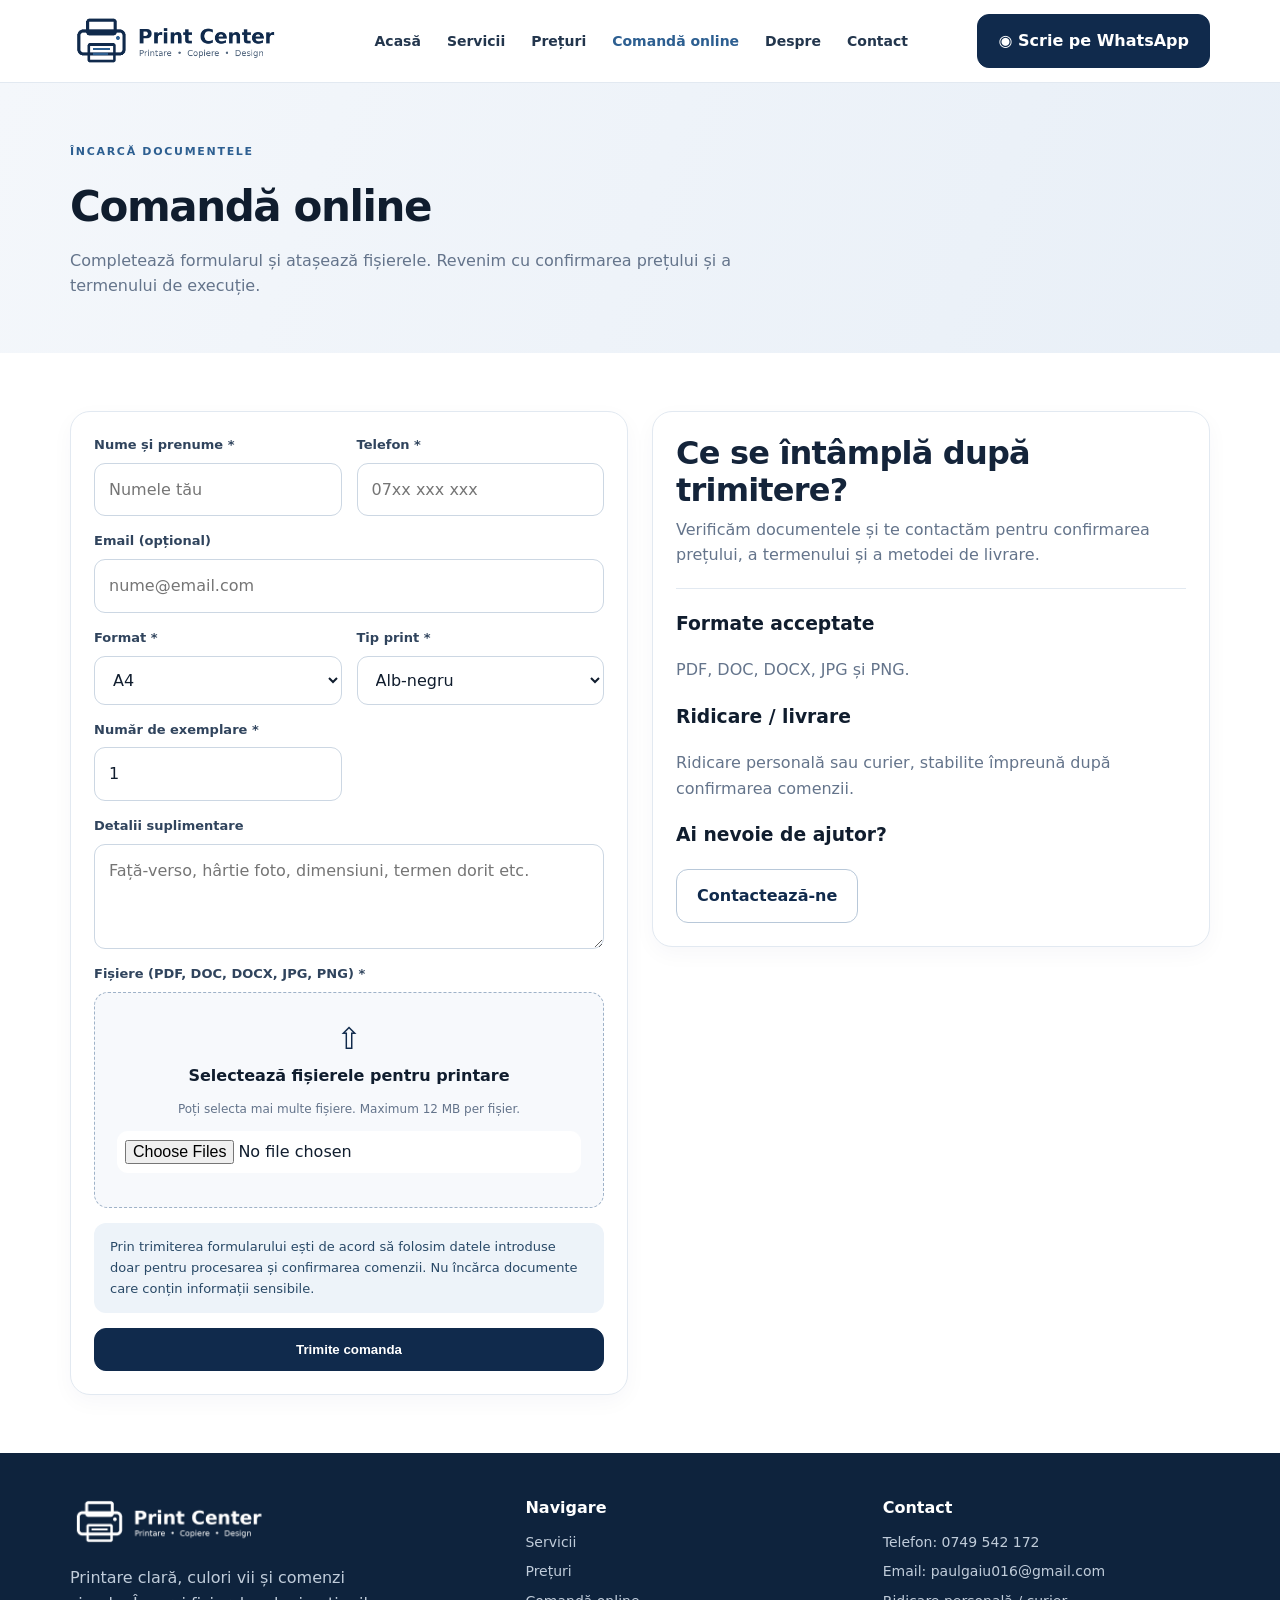
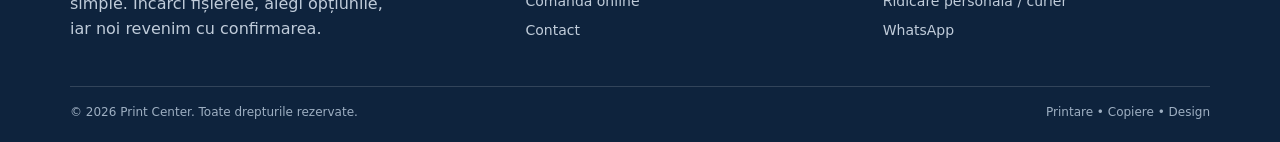
==== comanda.html @ acae091d "Add files via upload" ====
<!doctype html>
<html lang="ro"><head><meta charset="utf-8"><meta name="viewport" content="width=device-width, initial-scale=1"><meta name="description" content="Print Center - printare A4 și A3, fotografii, materiale promoționale și creare site-uri web. Comandă online."><title>Comandă online | Print Center</title><link rel="icon" href="logo.png" type="image/png"><link rel="stylesheet" href="style.css"></head><body>
<header><div class="container nav"><a class="brand" href="index.html"><img src="logo.png" alt="Print Center"></a><button class="menu-toggle" aria-label="Deschide meniul">☰</button><nav class="navlinks"><a class="" href="index.html">Acasă</a><a class="" href="servicii.html">Servicii</a><a class="" href="preturi.html">Prețuri</a><a class="active" href="comanda.html">Comandă online</a><a class="" href="despre.html">Despre</a><a class="" href="contact.html">Contact</a></nav><a class="nav-cta" href="https://wa.me/40749542172" target="_blank" rel="noopener">◉ Scrie pe WhatsApp</a></div></header>

<main><section class="page-hero"><div class="container"><span class="eyebrow">Încarcă documentele</span><h1>Comandă online</h1><p>Completează formularul și atașează fișierele. Revenim cu confirmarea prețului și a termenului de execuție.</p></div></section>
<section class="section"><div class="container content-grid"><div class="panel"><form id="order-form"><div class="form-grid">
<div class="field"><label for="name">Nume și prenume *</label><input id="name" name="name" required placeholder="Numele tău"></div>
<div class="field"><label for="phone">Telefon *</label><input id="phone" name="phone" required type="tel" placeholder="07xx xxx xxx"></div>
<div class="field full"><label for="email">Email (opțional)</label><input id="email" name="email" type="email" placeholder="nume@email.com"></div>
<div class="field"><label for="format">Format *</label><select id="format" name="format" required><option value="A4">A4</option><option value="A3">A3</option><option value="Foto">Foto</option><option value="Afiș / Flyer">Afiș / Flyer</option></select></div>
<div class="field"><label for="color">Tip print *</label><select id="color" name="color" required><option>Alb-negru</option><option>Color</option><option>Nu se aplică</option></select></div>
<div class="field"><label for="copies">Număr de exemplare *</label><input id="copies" name="copies" type="number" min="1" value="1" required></div>
<div class="field full"><label for="notes">Detalii suplimentare</label><textarea id="notes" name="notes" placeholder="Față-verso, hârtie foto, dimensiuni, termen dorit etc."></textarea></div>
<div class="field full"><label for="files">Fișiere (PDF, DOC, DOCX, JPG, PNG) *</label><div class="filebox"><div style="font-size:30px;color:var(--navy)">⇧</div><strong>Selectează fișierele pentru printare</strong><p class="help">Poți selecta mai multe fișiere. Maximum 12 MB per fișier.</p><input id="files" name="files" type="file" multiple accept=".pdf,.doc,.docx,.jpg,.jpeg,.png" required><ul id="file-list" class="help" style="text-align:left"></ul></div></div>

<div class="field full"><div class="notice">Prin trimiterea formularului ești de acord să folosim datele introduse doar pentru procesarea și confirmarea comenzii. Nu încărca documente care conțin informații sensibile.</div></div>
<div class="field full"><button class="btn" type="submit">Trimite comanda</button><div id="form-success" class="success" role="status"></div></div>
</div></form></div><aside><div class="panel"><h2 style="margin-top:0">Ce se întâmplă după trimitere?</h2><p class="muted">Verificăm documentele și te contactăm pentru confirmarea prețului, a termenului și a metodei de livrare.</p><hr style="border:0;border-top:1px solid var(--line);margin:20px 0"><h3>Formate acceptate</h3><p class="muted">PDF, DOC, DOCX, JPG și PNG.</p><h3>Ridicare / livrare</h3><p class="muted">Ridicare personală sau curier, stabilite împreună după confirmarea comenzii.</p><h3>Ai nevoie de ajutor?</h3><a class="btn secondary" href="contact.html">Contactează-ne</a></div></aside></div></section></main>
<footer><div class="container"><div class="footer-grid"><div><img class="footer-logo" src="logo.png" alt="Print Center"><p style="max-width:330px;color:#c0ccda">Printare clară, culori vii și comenzi simple. Încarci fișierele, alegi opțiunile, iar noi revenim cu confirmarea.</p></div><div><div class="footer-title">Navigare</div><div class="footer-links"><a href="servicii.html">Servicii</a><a href="preturi.html">Prețuri</a><a href="comanda.html">Comandă online</a><a href="contact.html">Contact</a></div></div><div><div class="footer-title">Contact</div><div class="footer-links"><span>Telefon: 0749 542 172</span><span>Email: paulgaiu016@gmail.com</span><span>Ridicare personală / curier</span><a href="https://wa.me/40749542172">WhatsApp</a></div></div></div><div class="footer-bottom"><span>© <span data-year></span> Print Center. Toate drepturile rezervate.</span><span>Printare • Copiere • Design</span></div></div></footer><script src="main.js"></script></body></html>
---- style.css ----
:root{--navy:#102a4c;--navy2:#183e68;--blue:#2d5f91;--ink:#101d2e;--muted:#64748b;--line:#e2e9f1;--pale:#f2f6fb;--white:#fff;--shadow:0 14px 40px rgba(16,42,76,.09);--radius:20px}
*{box-sizing:border-box}html{scroll-behavior:smooth}body{margin:0;font-family:Inter,ui-sans-serif,system-ui,-apple-system,"Segoe UI",Arial,sans-serif;color:var(--ink);background:#fff;line-height:1.6}a{color:inherit;text-decoration:none}img{max-width:100%;display:block}.container{width:min(1140px,calc(100% - 40px));margin:auto}
header{position:sticky;top:0;z-index:20;background:rgba(255,255,255,.94);backdrop-filter:blur(12px);border-bottom:1px solid var(--line)}.nav{height:82px;display:flex;align-items:center;justify-content:space-between;gap:24px}.brand img{width:235px}.navlinks{display:flex;align-items:center;gap:26px;font-size:14px;font-weight:650;color:#23364d}.navlinks a:hover,.navlinks a.active{color:var(--blue)}.nav-cta,.btn{display:inline-flex;align-items:center;justify-content:center;gap:9px;padding:13px 20px;border-radius:12px;background:var(--navy);color:#fff;font-weight:750;border:1px solid var(--navy);transition:.2s}.nav-cta:hover,.btn:hover{background:var(--navy2);transform:translateY(-1px)}.btn.secondary{background:#fff;color:var(--navy);border-color:#b8c8d9}.btn.light{background:#eaf1f8;color:var(--navy);border-color:#eaf1f8}.menu-toggle{display:none;border:0;background:transparent;color:var(--navy);font-size:26px}
.hero{background:linear-gradient(110deg,#f4f7fb 0%,#edf3f9 58%,#e1eaf4 100%);overflow:hidden}.hero-grid{display:grid;grid-template-columns:1.03fr .97fr;align-items:center;gap:28px;min-height:440px;padding:42px 0}.eyebrow{display:inline-block;text-transform:uppercase;letter-spacing:1.7px;font-size:11px;font-weight:850;color:var(--blue);margin-bottom:12px}.hero h1{font-size:clamp(38px,5vw,58px);line-height:1.06;letter-spacing:-2px;margin:0 0 18px;color:#101d2e}.hero h1 span{color:var(--blue)}.hero p{font-size:17px;color:#53657a;max-width:550px;margin:0 0 25px}.actions{display:flex;gap:12px;flex-wrap:wrap}.hero-art{display:flex;justify-content:center;align-items:center}.hero-art img{width:min(100%,590px);filter:drop-shadow(0 20px 20px rgba(16,42,76,.1))}
.trust{display:grid;grid-template-columns:repeat(4,1fr);gap:14px;padding:22px 0}.trust-item{display:flex;align-items:center;gap:10px;font-size:14px;font-weight:700;color:#33465d}.ico{width:38px;height:38px;border-radius:11px;background:#eaf1f8;color:var(--navy);display:grid;place-items:center;font-size:19px;flex:none}
.section{padding:58px 0}.section.soft{background:#f7f9fc}.section-head{display:flex;align-items:end;justify-content:space-between;gap:20px;margin-bottom:25px}.section h2{font-size:32px;line-height:1.15;letter-spacing:-.8px;margin:0 0 8px;color:#14243a}.section-head p,.muted{color:var(--muted);margin:0}.cards{display:grid;grid-template-columns:repeat(3,1fr);gap:18px}.service-card,.panel,.price-card,.step{background:#fff;border:1px solid var(--line);border-radius:var(--radius);padding:23px;box-shadow:0 7px 22px rgba(16,42,76,.035)}.service-icon{width:48px;height:48px;border-radius:14px;background:#edf3f9;display:grid;place-items:center;font-size:23px;margin-bottom:16px}.service-card h3{margin:0 0 6px;font-size:19px}.service-card p{margin:0;color:var(--muted);font-size:14px}.price-layout{display:grid;grid-template-columns:1.1fr .9fr;gap:22px;align-items:stretch}.price-table{width:100%;border-collapse:collapse}.price-table td{padding:12px 4px;border-bottom:1px solid var(--line);font-size:14px}.price-table td:last-child{text-align:right;font-weight:750;color:var(--navy)}.price-table tr:last-child td{border:0}.upload-panel{background:linear-gradient(135deg,#f0f5fa,#e4edf6);border:1px solid #dce6f0;border-radius:24px;padding:30px;display:flex;flex-direction:column;justify-content:center}.upload-panel h3{font-size:25px;margin:0 0 8px}.upload-panel p{color:var(--muted);margin:0 0 20px}.steps{display:grid;grid-template-columns:repeat(3,1fr);gap:16px}.step-number{width:36px;height:36px;border-radius:50%;background:var(--navy);color:#fff;display:grid;place-items:center;font-weight:800;margin-bottom:12px}.step h3{margin:0 0 6px}.step p{color:var(--muted);font-size:14px;margin:0}
.page-hero{background:linear-gradient(110deg,#f4f7fb,#e8eff7);padding:54px 0}.page-hero h1{font-size:42px;letter-spacing:-1.4px;margin:0 0 8px}.page-hero p{margin:0;color:var(--muted);max-width:700px}.content-grid{display:grid;grid-template-columns:1fr 1fr;gap:24px}.form-grid{display:grid;grid-template-columns:1fr 1fr;gap:15px}.field{display:flex;flex-direction:column;gap:7px}.field.full{grid-column:1/-1}label{font-weight:700;font-size:13px;color:#30445d}input,select,textarea{width:100%;padding:13px 14px;border:1px solid #ccd7e3;border-radius:11px;background:#fff;color:var(--ink);font:inherit;outline:none}input:focus,select:focus,textarea:focus{border-color:#426b98;box-shadow:0 0 0 3px rgba(45,95,145,.12)}textarea{min-height:105px;resize:vertical}.filebox{border:1.5px dashed #9fb2c8;background:#f7f9fc;border-radius:14px;padding:22px;text-align:center}.filebox input{border:0;padding:8px}.help{font-size:12px;color:var(--muted)}.notice{padding:14px 16px;border-radius:12px;background:#edf3f9;color:#294967;font-size:13px}.success{display:none;margin-top:16px;padding:14px;border-radius:12px;background:#e8f5ed;color:#1d6538}.faq{display:grid;gap:12px}.faq details{padding:17px 19px;border:1px solid var(--line);border-radius:14px}.faq summary{font-weight:750;cursor:pointer}.faq p{color:var(--muted);margin-bottom:0}
footer{background:#0e233d;color:#dbe5f0;padding:42px 0 20px}.footer-grid{display:grid;grid-template-columns:1.3fr 1fr 1fr;gap:30px}.footer-logo{width:220px;filter:brightness(0) invert(1);margin-bottom:12px}.footer-title{font-weight:800;color:#fff;margin-bottom:10px}.footer-links{display:grid;gap:7px;color:#c0ccda;font-size:14px}.footer-bottom{border-top:1px solid rgba(255,255,255,.15);margin-top:28px;padding-top:16px;color:#9eafc2;font-size:12px;display:flex;justify-content:space-between;gap:15px}
@media(max-width:850px){.navlinks{display:none;position:absolute;top:82px;left:0;right:0;background:white;padding:18px 24px 24px;border-bottom:1px solid var(--line);flex-direction:column;align-items:flex-start}.navlinks.open{display:flex}.menu-toggle{display:block}.nav-cta{display:none}.hero-grid{grid-template-columns:1fr;padding:46px 0 25px}.hero-art img{max-width:480px}.trust{grid-template-columns:repeat(2,1fr)}.cards{grid-template-columns:repeat(2,1fr)}.price-layout,.content-grid{grid-template-columns:1fr}.footer-grid{grid-template-columns:1fr 1fr}}
@media(max-width:560px){.container{width:min(100% - 28px,1140px)}.brand img{width:190px}.hero h1{font-size:39px}.hero p{font-size:15px}.trust{grid-template-columns:1fr 1fr;gap:10px}.trust-item{font-size:12px}.cards,.steps,.form-grid{grid-template-columns:1fr}.section{padding:42px 0}.section h2{font-size:27px}.section-head{display:block}.section-head .btn{margin-top:15px}.page-hero{padding:38px 0}.page-hero h1{font-size:34px}.footer-grid{grid-template-columns:1fr}.footer-bottom{display:block}}
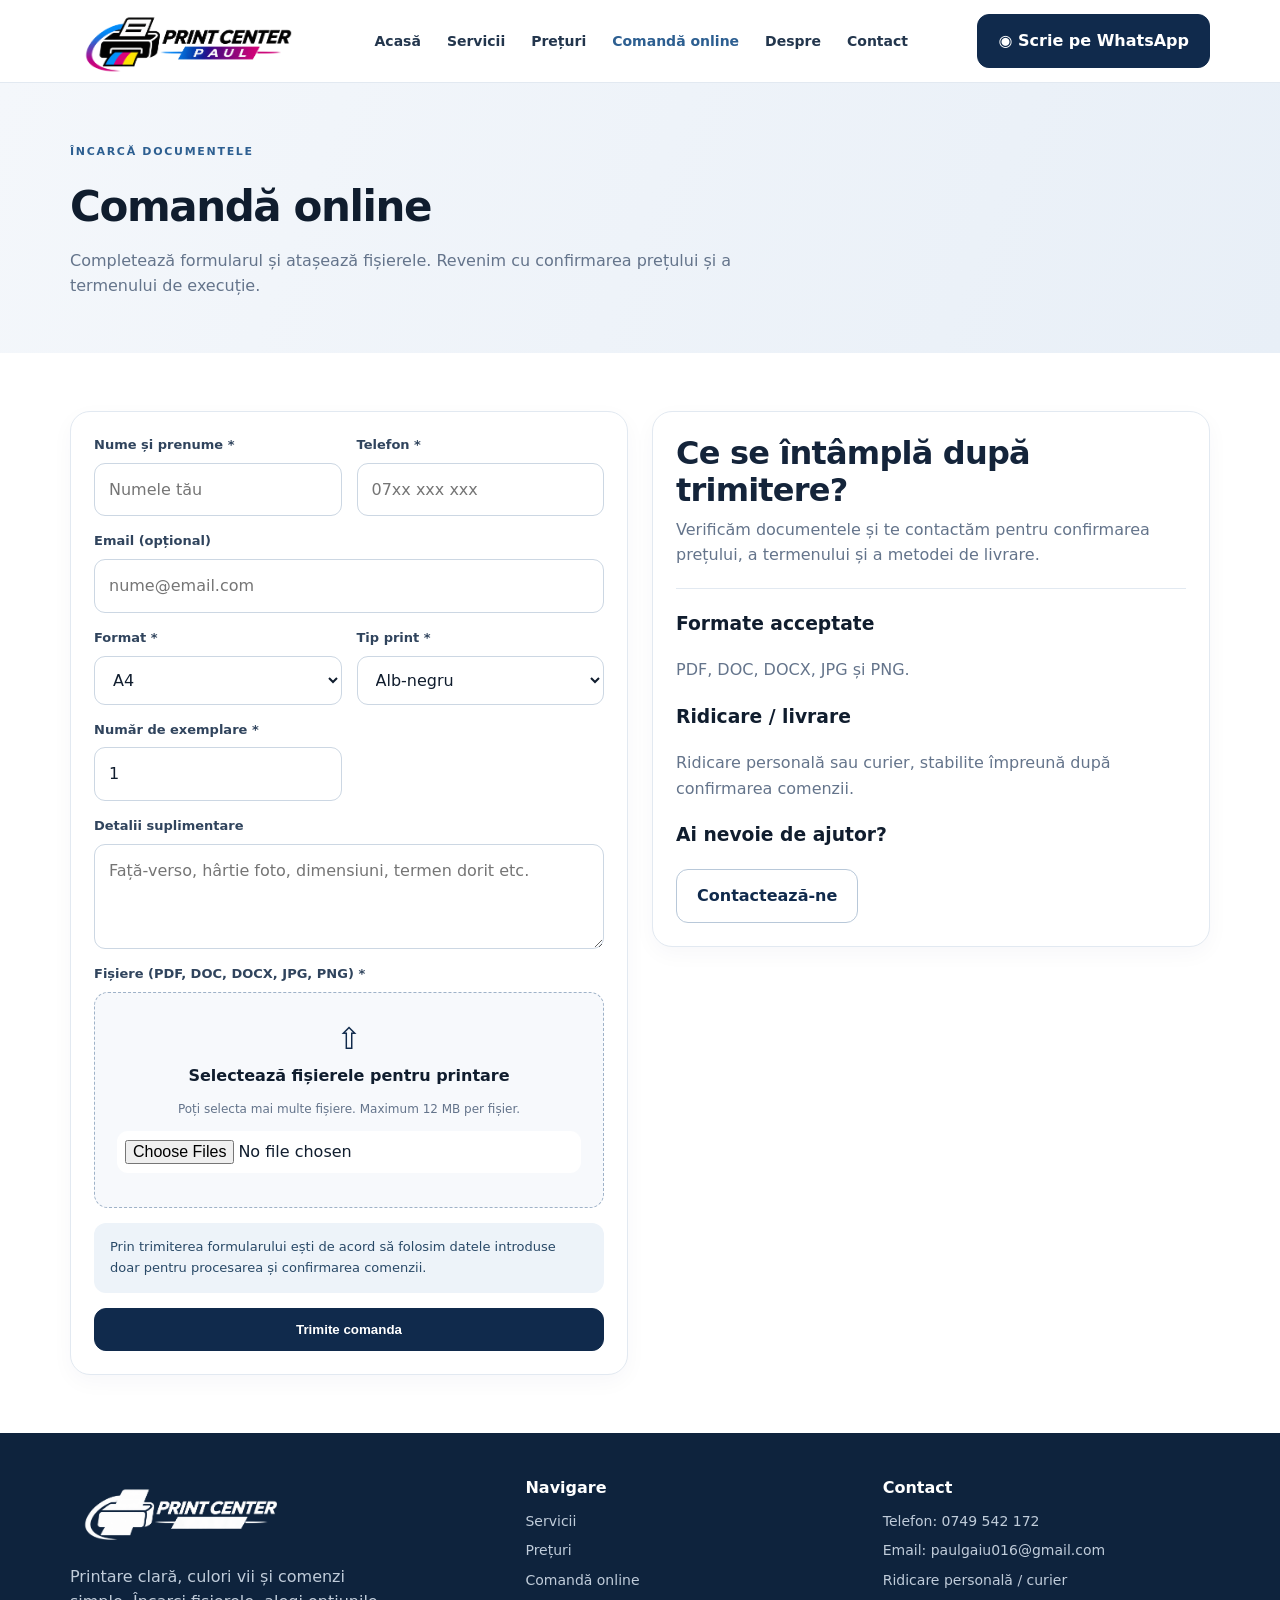
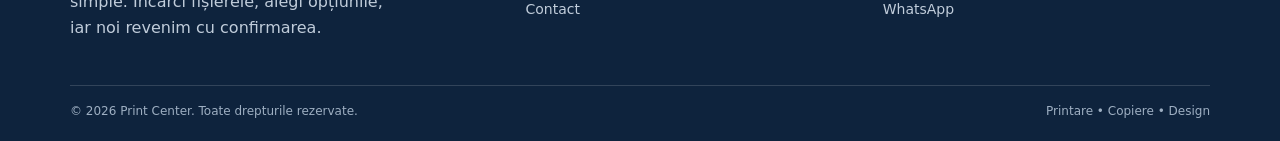
==== commit cca67c2a: "Update comanda.html" ====
--- a/comanda.html
+++ b/comanda.html
@@ -13,7 +13,7 @@
 <div class="field full"><label for="notes">Detalii suplimentare</label><textarea id="notes" name="notes" placeholder="Față-verso, hârtie foto, dimensiuni, termen dorit etc."></textarea></div>
 <div class="field full"><label for="files">Fișiere (PDF, DOC, DOCX, JPG, PNG) *</label><div class="filebox"><div style="font-size:30px;color:var(--navy)">⇧</div><strong>Selectează fișierele pentru printare</strong><p class="help">Poți selecta mai multe fișiere. Maximum 12 MB per fișier.</p><input id="files" name="files" type="file" multiple accept=".pdf,.doc,.docx,.jpg,.jpeg,.png" required><ul id="file-list" class="help" style="text-align:left"></ul></div></div>
 
-<div class="field full"><div class="notice">Prin trimiterea formularului ești de acord să folosim datele introduse doar pentru procesarea și confirmarea comenzii. Nu încărca documente care conțin informații sensibile.</div></div>
+<div class="field full"><div class="notice">Prin trimiterea formularului ești de acord să folosim datele introduse doar pentru procesarea și confirmarea comenzii. </div></div>
 <div class="field full"><button class="btn" type="submit">Trimite comanda</button><div id="form-success" class="success" role="status"></div></div>
 </div></form></div><aside><div class="panel"><h2 style="margin-top:0">Ce se întâmplă după trimitere?</h2><p class="muted">Verificăm documentele și te contactăm pentru confirmarea prețului, a termenului și a metodei de livrare.</p><hr style="border:0;border-top:1px solid var(--line);margin:20px 0"><h3>Formate acceptate</h3><p class="muted">PDF, DOC, DOCX, JPG și PNG.</p><h3>Ridicare / livrare</h3><p class="muted">Ridicare personală sau curier, stabilite împreună după confirmarea comenzii.</p><h3>Ai nevoie de ajutor?</h3><a class="btn secondary" href="contact.html">Contactează-ne</a></div></aside></div></section></main>
 <footer><div class="container"><div class="footer-grid"><div><img class="footer-logo" src="logo.png" alt="Print Center"><p style="max-width:330px;color:#c0ccda">Printare clară, culori vii și comenzi simple. Încarci fișierele, alegi opțiunile, iar noi revenim cu confirmarea.</p></div><div><div class="footer-title">Navigare</div><div class="footer-links"><a href="servicii.html">Servicii</a><a href="preturi.html">Prețuri</a><a href="comanda.html">Comandă online</a><a href="contact.html">Contact</a></div></div><div><div class="footer-title">Contact</div><div class="footer-links"><span>Telefon: 0749 542 172</span><span>Email: paulgaiu016@gmail.com</span><span>Ridicare personală / curier</span><a href="https://wa.me/40749542172">WhatsApp</a></div></div></div><div class="footer-bottom"><span>© <span data-year></span> Print Center. Toate drepturile rezervate.</span><span>Printare • Copiere • Design</span></div></div></footer><script src="main.js"></script></body></html>
